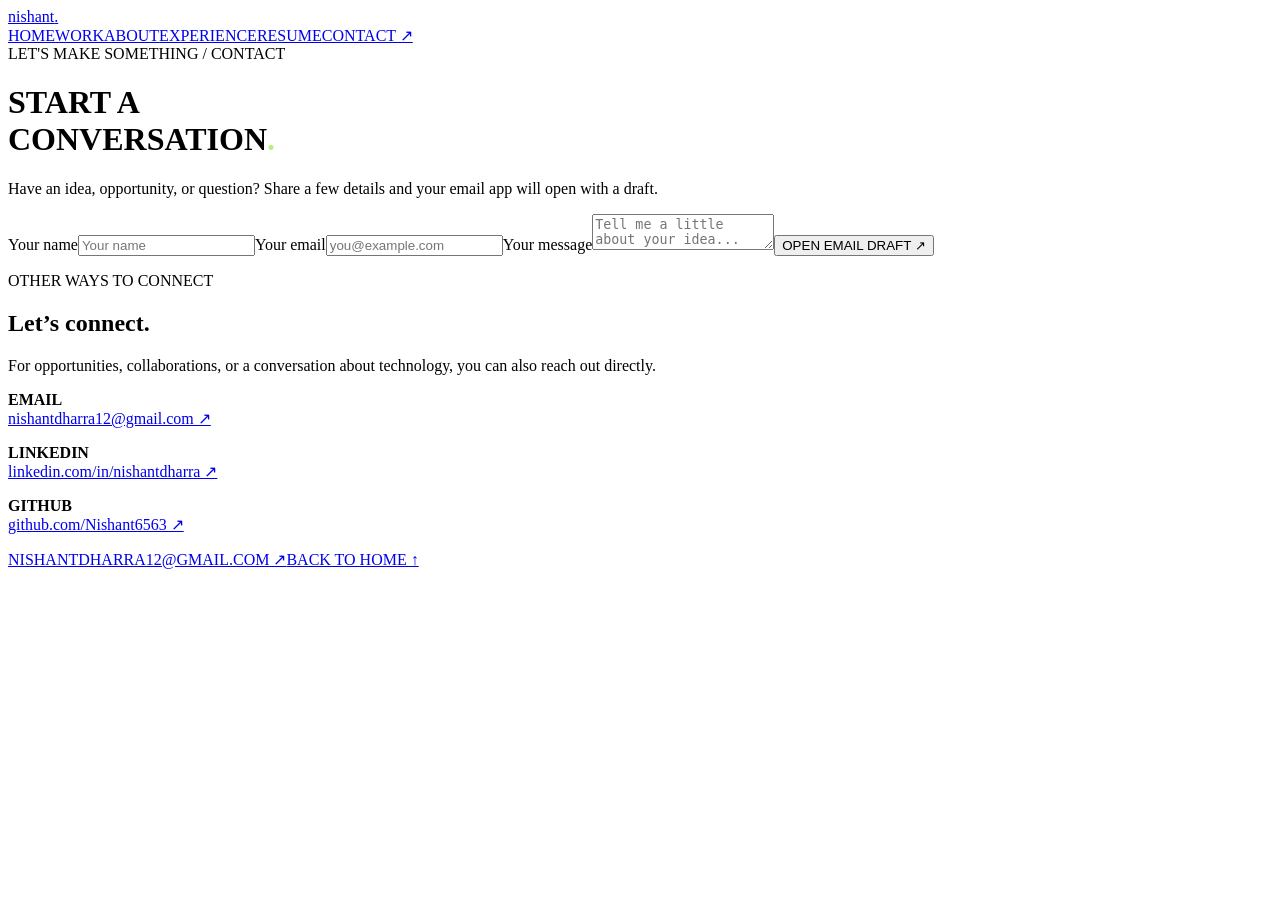
==== contact.html @ f9091739 "Add contact.html" ====
<!doctype html><html lang="en"><head><meta charset="utf-8"><meta name="viewport" content="width=device-width, initial-scale=1"><title>Contact — Nishant Dharra</title><link rel="stylesheet" href="common.css"></head><body class="gradient"><nav><a class="brand" href="index.html">nishant<span>.</span></a><div class="links"><a href="index.html">HOME</a><a href="work.html">WORK</a><a href="index.html#about">ABOUT</a><a href="index.html#experience">EXPERIENCE</a><a href="resume.html">RESUME</a><a href="contact.html">CONTACT ↗</a></div></nav><main class="shell"><div class="eyebrow">LET'S MAKE SOMETHING / CONTACT</div><h1>START A<br>CONVERSATION<span style="color:#b5f278">.</span></h1><p class="intro">Have an idea, opportunity, or question? Share a few details and your email app will open with a draft.</p><div class="contact-layout"><form id="contact" class="form card"><label for="name">Your name</label><input id="name" required maxlength="80" autocomplete="name" placeholder="Your name"><label for="email">Your email</label><input id="email" type="email" required maxlength="254" autocomplete="email" placeholder="you@example.com"><label for="message">Your message</label><textarea id="message" required minlength="10" maxlength="2000" placeholder="Tell me a little about your idea..."></textarea><button type="submit">OPEN EMAIL DRAFT ↗</button><p class="message" id="status" role="status"></p></form><aside class="card contact-details"><div class="tag">OTHER WAYS TO CONNECT</div><h2>Let’s connect.</h2><p>For opportunities, collaborations, or a conversation about technology, you can also reach out directly.</p><p><b>EMAIL</b><br><a href="mailto:nishantdharra12@gmail.com">nishantdharra12@gmail.com ↗</a></p><p><b>LINKEDIN</b><br><a href="https://www.linkedin.com/in/nishantdharra/" target="_blank" rel="noopener">linkedin.com/in/nishantdharra ↗</a></p><p><b>GITHUB</b><br><a href="https://github.com/Nishant6563" target="_blank" rel="noopener">github.com/Nishant6563 ↗</a></p></aside></div></main><footer><a href="mailto:nishantdharra12@gmail.com">NISHANTDHARRA12@GMAIL.COM ↗</a><a href="index.html">BACK TO HOME ↑</a></footer><script>document.querySelector('#contact').addEventListener('submit',e=>{e.preventDefault();const name=document.querySelector('#name').value.trim(),email=document.querySelector('#email').value.trim(),msg=document.querySelector('#message').value.trim();if(!name||msg.length<10){document.querySelector('#status').textContent='Please enter your name and a message of at least 10 characters.';return}const body=`Hi Nishant,\n\n${msg}\n\nFrom: ${name}\nEmail: ${email}`;location.href='mailto:nishantdharra12@gmail.com?subject='+encodeURIComponent('Portfolio enquiry from '+name)+'&body='+encodeURIComponent(body);document.querySelector('#status').textContent='Your email draft is ready. Please send it from your email app.'});</script></body></html>
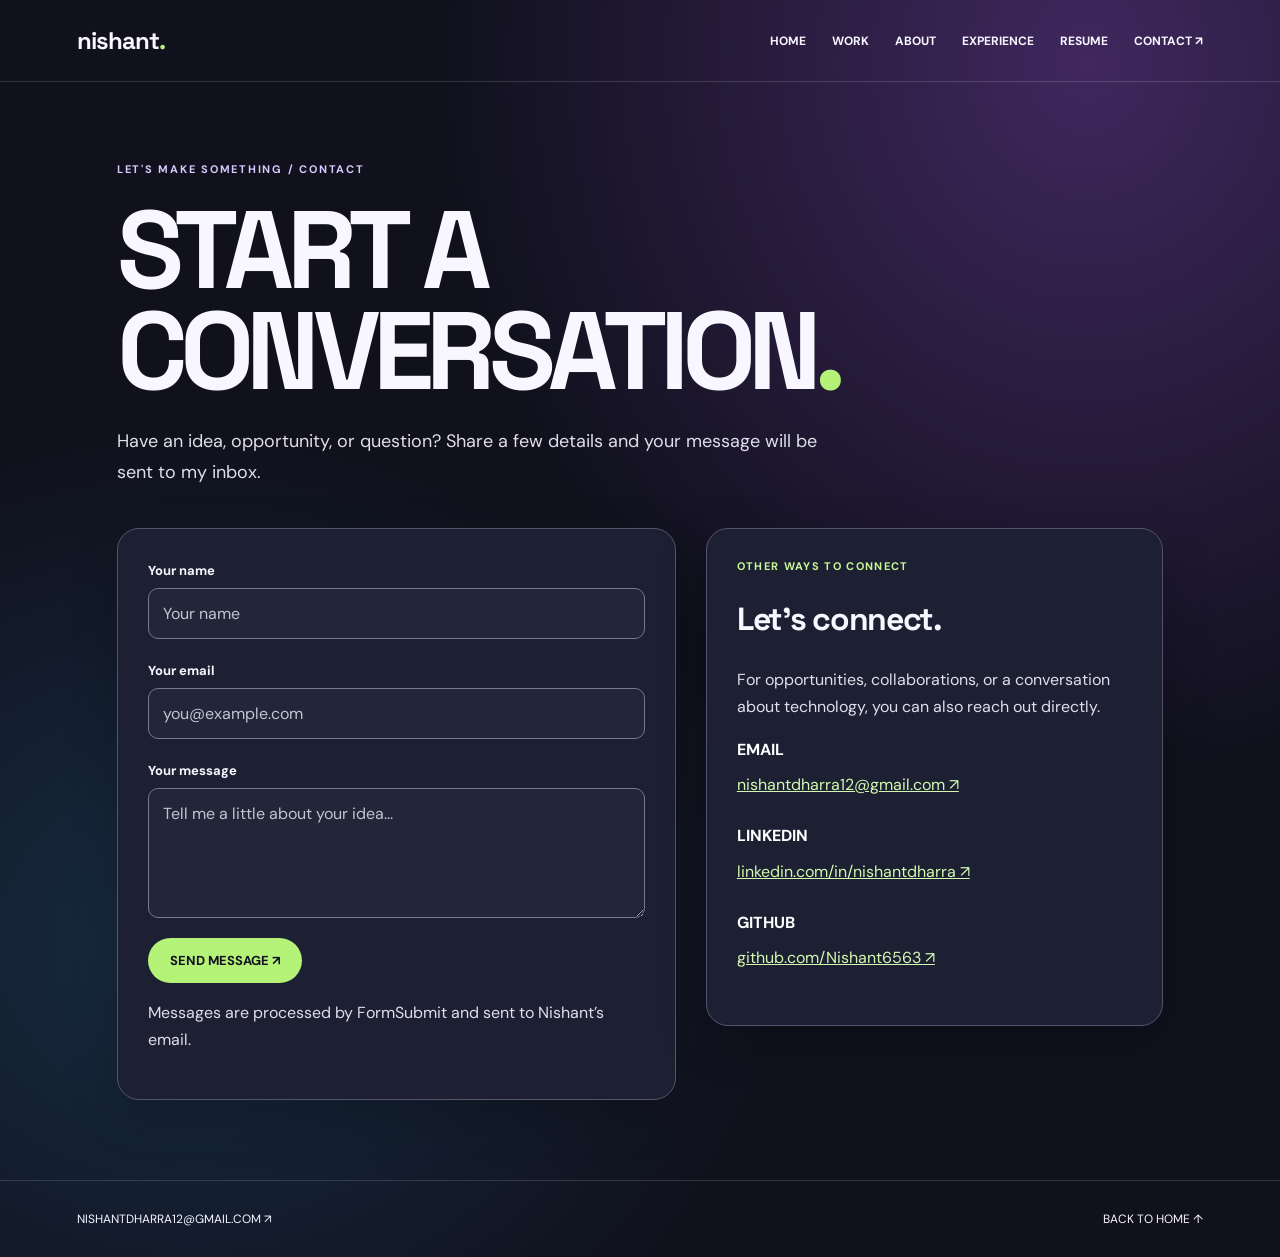
==== commit 90ff6f84: "Connect contact form to email delivery" ====
--- a/contact.html
+++ b/contact.html
@@ -1 +1 @@
-<!doctype html><html lang="en"><head><meta charset="utf-8"><meta name="viewport" content="width=device-width, initial-scale=1"><title>Contact — Nishant Dharra</title><link rel="stylesheet" href="common.css"></head><body class="gradient"><nav><a class="brand" href="index.html">nishant<span>.</span></a><div class="links"><a href="index.html">HOME</a><a href="work.html">WORK</a><a href="index.html#about">ABOUT</a><a href="index.html#experience">EXPERIENCE</a><a href="resume.html">RESUME</a><a href="contact.html">CONTACT ↗</a></div></nav><main class="shell"><div class="eyebrow">LET'S MAKE SOMETHING / CONTACT</div><h1>START A<br>CONVERSATION<span style="color:#b5f278">.</span></h1><p class="intro">Have an idea, opportunity, or question? Share a few details and your email app will open with a draft.</p><div class="contact-layout"><form id="contact" class="form card"><label for="name">Your name</label><input id="name" required maxlength="80" autocomplete="name" placeholder="Your name"><label for="email">Your email</label><input id="email" type="email" required maxlength="254" autocomplete="email" placeholder="you@example.com"><label for="message">Your message</label><textarea id="message" required minlength="10" maxlength="2000" placeholder="Tell me a little about your idea..."></textarea><button type="submit">OPEN EMAIL DRAFT ↗</button><p class="message" id="status" role="status"></p></form><aside class="card contact-details"><div class="tag">OTHER WAYS TO CONNECT</div><h2>Let’s connect.</h2><p>For opportunities, collaborations, or a conversation about technology, you can also reach out directly.</p><p><b>EMAIL</b><br><a href="mailto:nishantdharra12@gmail.com">nishantdharra12@gmail.com ↗</a></p><p><b>LINKEDIN</b><br><a href="https://www.linkedin.com/in/nishantdharra/" target="_blank" rel="noopener">linkedin.com/in/nishantdharra ↗</a></p><p><b>GITHUB</b><br><a href="https://github.com/Nishant6563" target="_blank" rel="noopener">github.com/Nishant6563 ↗</a></p></aside></div></main><footer><a href="mailto:nishantdharra12@gmail.com">NISHANTDHARRA12@GMAIL.COM ↗</a><a href="index.html">BACK TO HOME ↑</a></footer><script>document.querySelector('#contact').addEventListener('submit',e=>{e.preventDefault();const name=document.querySelector('#name').value.trim(),email=document.querySelector('#email').value.trim(),msg=document.querySelector('#message').value.trim();if(!name||msg.length<10){document.querySelector('#status').textContent='Please enter your name and a message of at least 10 characters.';return}const body=`Hi Nishant,\n\n${msg}\n\nFrom: ${name}\nEmail: ${email}`;location.href='mailto:nishantdharra12@gmail.com?subject='+encodeURIComponent('Portfolio enquiry from '+name)+'&body='+encodeURIComponent(body);document.querySelector('#status').textContent='Your email draft is ready. Please send it from your email app.'});</script></body></html>
+<!doctype html><html lang="en"><head><meta charset="utf-8"><meta name="viewport" content="width=device-width, initial-scale=1"><title>Contact — Nishant Dharra</title><link rel="stylesheet" href="common.css"></head><body class="gradient"><nav><a class="brand" href="index.html">nishant<span>.</span></a><div class="links"><a href="index.html">HOME</a><a href="work.html">WORK</a><a href="index.html#about">ABOUT</a><a href="index.html#experience">EXPERIENCE</a><a href="resume.html">RESUME</a><a href="contact.html">CONTACT ↗</a></div></nav><main class="shell"><div class="eyebrow">LET'S MAKE SOMETHING / CONTACT</div><h1>START A<br>CONVERSATION<span style="color:#b5f278">.</span></h1><p class="intro">Have an idea, opportunity, or question? Share a few details and your message will be sent to my inbox.</p><div class="contact-layout"><form id="contact" class="form card" action="https://formsubmit.co/nishantdharra12@gmail.com" method="POST"><input type="hidden" name="_subject" value="New portfolio contact enquiry"><input type="hidden" name="_template" value="table"><label for="name">Your name</label><input id="name" name="name" required maxlength="80" autocomplete="name" placeholder="Your name"><label for="email">Your email</label><input id="email" name="email" type="email" required maxlength="254" autocomplete="email" placeholder="you@example.com"><label for="message">Your message</label><textarea id="message" name="message" required minlength="10" maxlength="2000" placeholder="Tell me a little about your idea..."></textarea><button type="submit">SEND MESSAGE ↗</button><p>Messages are processed by FormSubmit and sent to Nishant’s email.</p></form><aside class="card contact-details"><div class="tag">OTHER WAYS TO CONNECT</div><h2>Let’s connect.</h2><p>For opportunities, collaborations, or a conversation about technology, you can also reach out directly.</p><p><b>EMAIL</b><br><a href="mailto:nishantdharra12@gmail.com">nishantdharra12@gmail.com ↗</a></p><p><b>LINKEDIN</b><br><a href="https://www.linkedin.com/in/nishantdharra/" target="_blank" rel="noopener">linkedin.com/in/nishantdharra ↗</a></p><p><b>GITHUB</b><br><a href="https://github.com/Nishant6563" target="_blank" rel="noopener">github.com/Nishant6563 ↗</a></p></aside></div></main><footer><a href="mailto:nishantdharra12@gmail.com">NISHANTDHARRA12@GMAIL.COM ↗</a><a href="index.html">BACK TO HOME ↑</a></footer></body></html>
--- a/common.css
+++ b/common.css
@@ -0,0 +1,4 @@
+@import url('https://fonts.googleapis.com/css2?family=DM+Sans:wght@400;500;700&family=Space+Grotesk:wght@400;600;700&display=swap');*{box-sizing:border-box}html{scroll-behavior:smooth}body{margin:0;background:#10111d;color:#f8f7ff;font-family:'DM Sans',sans-serif}a{color:inherit;text-decoration:none}nav{padding:25px 6%;display:flex;justify-content:space-between;align-items:center;border-bottom:1px solid #ffffff25}.brand{font:700 24px 'Space Grotesk';letter-spacing:-1px}.brand span{color:#b5f278}.links{display:flex;gap:26px;font-size:12px;font-weight:700}.shell{max-width:1200px;margin:auto;padding:80px 6%}.eyebrow{color:#c6b5ff;letter-spacing:.16em;font-size:11px;font-weight:bold}h1{font:700 clamp(56px,9vw,110px)/.92 'Space Grotesk';letter-spacing:-.07em;margin:24px 0}h2{font:700 32px 'Space Grotesk';letter-spacing:-.04em}p{line-height:1.7;color:#c8c6d6}.intro{max-width:700px;font-size:18px}.gradient{background-color:#10111d;background-image:radial-gradient(ellipse at 85% 5%,#40275e 0,transparent 42%),radial-gradient(ellipse at 15% 75%,#172c41 0,transparent 38%);background-repeat:no-repeat}.grid{display:grid;grid-template-columns:1fr 1fr;gap:20px;margin-top:55px}.card{border:1px solid #ffffff30;background:#ffffff0c;border-radius:22px;padding:30px}.tag{font-size:11px;letter-spacing:.12em;color:#b5f278;font-weight:700}.btn,button{display:inline-block;border:0;border-radius:50px;padding:14px 22px;background:#b5f278;color:#10111d;font-weight:700;cursor:pointer;font:700 13px 'DM Sans'}button.secondary{background:#ffffff18;color:white}input,textarea,select{display:block;width:100%;padding:14px;border:1px solid #ffffff45;border-radius:10px;background:#ffffff0e;color:white;font:inherit;margin:8px 0 20px}select option{color:#111}label{font-size:13px;font-weight:700}textarea{min-height:130px;resize:vertical}.form{max-width:620px}footer{border-top:1px solid #ffffff24;padding:30px 6%;display:flex;justify-content:space-between;font-size:12px}a:focus-visible,button:focus-visible,input:focus-visible,textarea:focus-visible,select:focus-visible{outline:3px solid #b5f278;outline-offset:3px}.task{display:flex;justify-content:space-between;gap:20px;align-items:center;border-top:1px solid #ffffff30;padding:20px 0}.task h3{margin:0}.task p{margin:8px 0}.task-actions{display:flex;gap:8px}.message{min-height:25px;color:#b5f278}.glow{position:fixed;z-index:-1;width:40vw;height:40vw;right:-10%;top:-10%;border-radius:50%;background:#6f46cc;filter:blur(120px);opacity:.25;animation:drift 9s infinite alternate}@keyframes drift{to{transform:translate(-15%,25%)}}@media(max-width:700px){.links{gap:12px;font-size:10px}nav{padding:20px 5%}.grid{grid-template-columns:1fr}.shell{padding:60px 6%}.task{align-items:start;flex-direction:column}h1{font-size:58px}}@media(prefers-reduced-motion:reduce){*{animation:none!important;scroll-behavior:auto!important}}
+
+/* Readable surfaces and interactive project filters */
+.card{background:#1d2032;border-color:#55536a;box-shadow:0 16px 50px #0003}.card p,.intro{color:#e0deea}.card b{color:#fff}.eyebrow{color:#d6caff}.tag{color:#c8f898}input,textarea,select{background:#222638;color:#fff;border-color:#77788d}input::placeholder,textarea::placeholder{color:#c2c4d0}.filters{display:flex;flex-wrap:wrap;gap:10px;margin-top:32px}.filter{background:#24263a;color:#f9f7ff;border:1px solid #696b80}.filter[aria-pressed="true"]{background:#b5f278;color:#10111d;border-color:#b5f278}.grid article[hidden]{display:none}.contact-layout{display:grid;grid-template-columns:1.1fr .9fr;gap:30px;margin-top:40px}.contact-details{align-self:start}.contact-details a{display:inline-block;margin:8px 0;color:#d3f9b0;text-decoration:underline}.contact-layout .form{max-width:none}.card:hover{border-color:#b7a7ef;transition:border-color .2s}@media(max-width:700px){.contact-layout{grid-template-columns:1fr}.links{flex-wrap:wrap;justify-content:flex-end}nav{gap:15px}}
